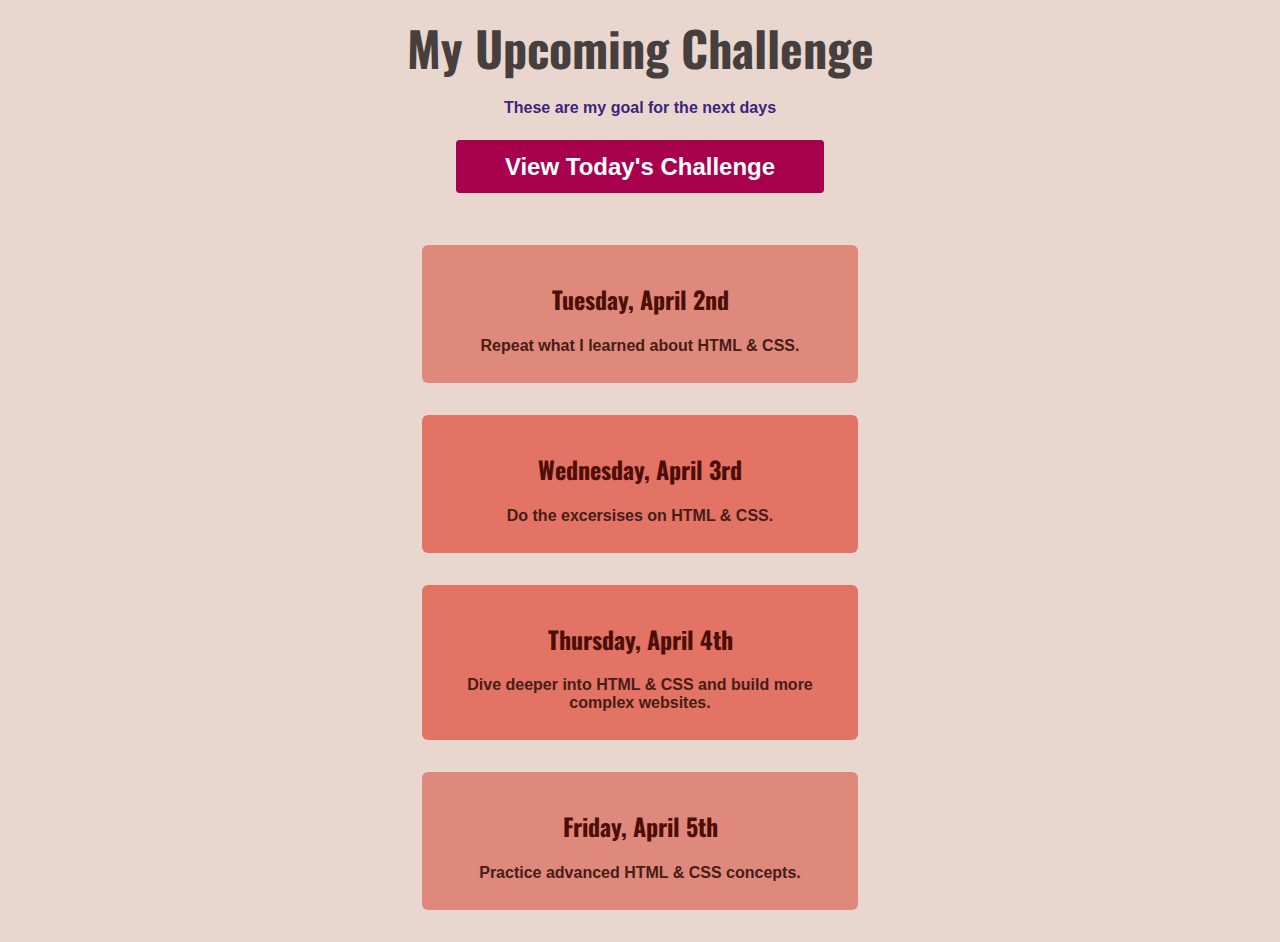
==== full-week.html @ d7f93645 "Add new files" ====
<!DOCTYPE html>
<html lang="en">
  <head>
    <meta charset="UTF-8" />
    <title>My Upcoming Challenges</title>
   
    <link rel="stylesheet" href="styles/shared.css" />
    <link rel="stylesheet" href="styles/full-week.css" />
    <link rel="preconnect" href="https://fonts.googleapis.com" />
    <link rel="preconnect" href="https://fonts.gstatic.com" crossorigin />
    <link
      href="https://fonts.googleapis.com/css2?family=Oswald:wght@700&display=swap"
      rel="stylesheet"
    />
  <body>
    <header>
      <h1>My Upcoming Challenge</h1>
      
      <p id="description">These are my goal for the next days</p>
    <a href="index.html">View Today's Challenge</a>
    
  </header>
    <main>
      <ol>
      <li>
        <h2>Tuesday, April 2nd</h2>
        <p>Repeat what I learned about HTML & CSS.</p>
      </li> 
      <li class="highlight-goal">
        <h2>Wednesday, April 3rd</h2>
      
        <p>Do the excersises on HTML & CSS.</p>
      </li>
      <li class="highlight-goal">
        <h2>Thursday, April 4th</h2>
        <p>Dive deeper into HTML & CSS and build more complex websites.</p>
      </li>
      <li>
        <h2>Friday, April 5th</h2>
        <p>Practice advanced HTML & CSS concepts.</p>
        </li>
      </ol>
      </main>
  </body>
</html>
---- styles/shared.css ----
body {
  text-align: center;
  background-color: rgb(233, 215, 207);
  
}
h1 {
  font-family: 'Oswald', sans-serif;
  text-align: center;
  color: rgb(108, 124, 36);
  font-weight: bold;
}
p {
  font-family: 'Fira Sans', sans-serif;
  text-align: center;
  color: rgb(62, 36, 124);
  font-weight: bold;
  
}
a {
  font-family: 'Fira Sans', sans-serif;
  color: red;
  text-decoration: none;
  font-weight: bold;
}
a:hover {
  text-decoration: underline;
}
#dailly-challenge{
  color: rgb(170, 96, 83);
  font-weight: bold;
  font-size: 52px;
}
---- styles/full-week.css ----
header {
  margin-bottom: 64px;

}


h1 {
  font-size: 48px;
  color: rgb(71, 62, 62);
  margin: 12px 0;
}
#description {
  margin-bottom: 36px;
}

/* header p {
  margin-bottom: 36px;
} */
a {
  padding: 12px 48px;
  background-color: rgb(167, 1, 78);
  color: white;
  border: 1px solid rgb(167, 1, 78);
  border-radius: 4px;
  font-size: 24px;
}
a:hover {
  background-color: rgb(180, 12, 90);
  text-decoration: none;
}

ol {
  list-style: none;
  width: 500px;
  margin: 36px auto 0 auto;
  padding: 0;
}

li {
  padding: 16px;
  background-color: rgb(223, 136, 124);
  border-radius: 6px;
  margin: 32px;
}

h2 {
  color: rgb(78, 13, 5);
  font-family: 'Oswald', sans-serif;
}

main p {
  margin: 12px;
  color: rgb(71, 29, 22);
}

.highlight-goal {
  background-color: rgb(226, 115, 101);
}
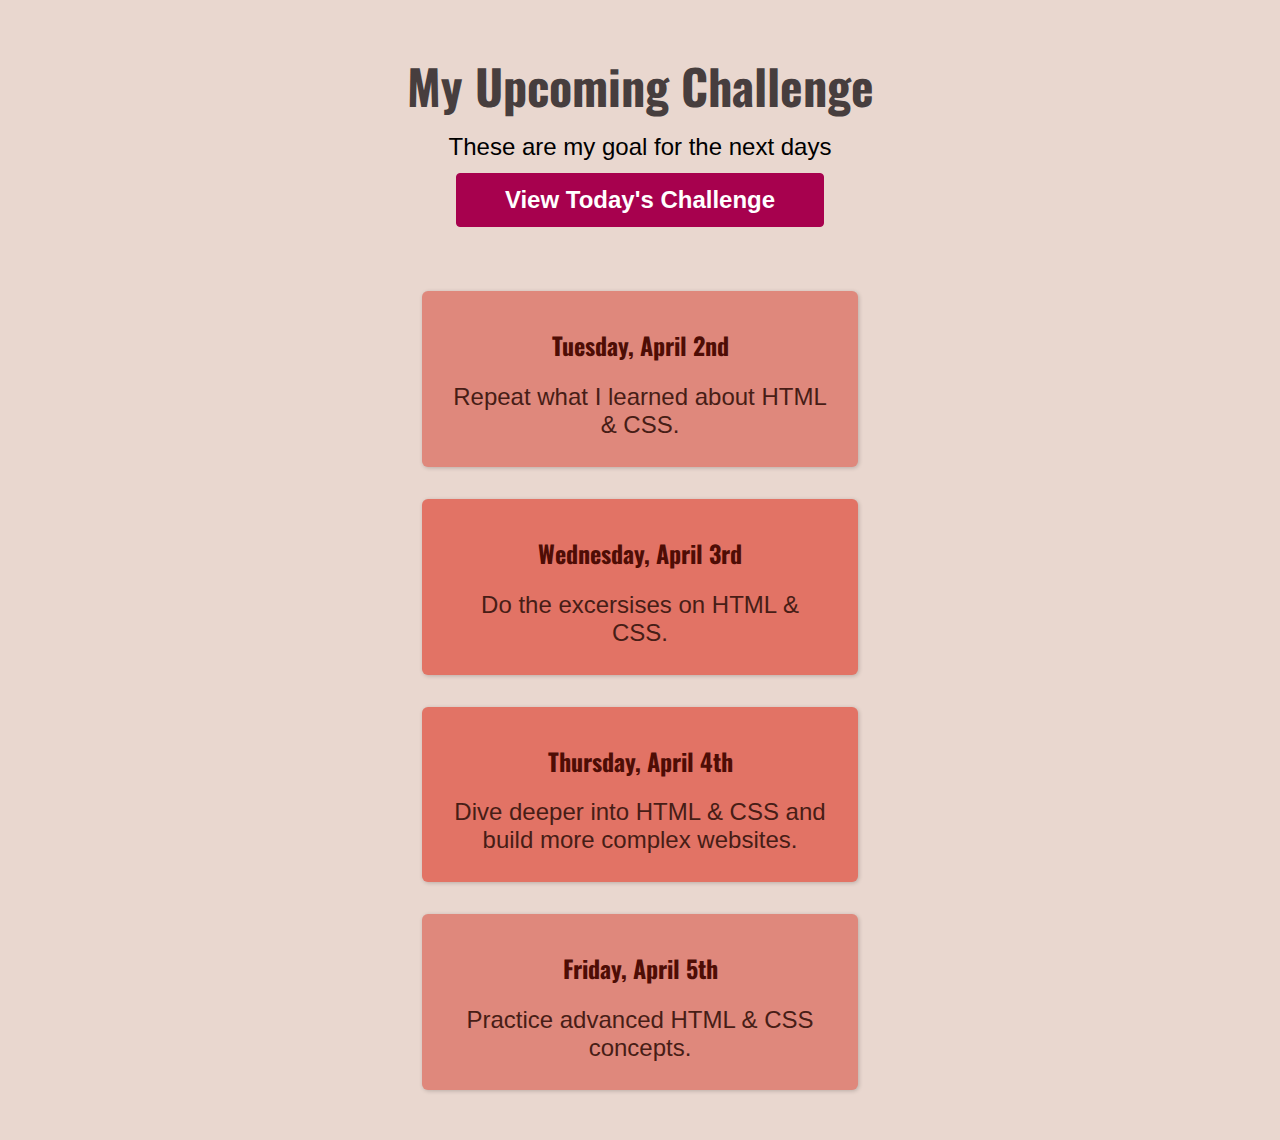
==== commit fdd5f861: "commit" ====
--- a/full-week.html
+++ b/full-week.html
@@ -8,6 +8,7 @@
     <link rel="stylesheet" href="styles/full-week.css" />
     <link rel="preconnect" href="https://fonts.googleapis.com" />
     <link rel="preconnect" href="https://fonts.gstatic.com" crossorigin />
+    <link rel="icon" href="images/favicon.ico" type="image/x-icon">
     <link
       href="https://fonts.googleapis.com/css2?family=Oswald:wght@700&display=swap"
       rel="stylesheet"
--- a/styles/shared.css
+++ b/styles/shared.css
@@ -1,7 +1,7 @@
 body {
   text-align: center;
   background-color: rgb(233, 215, 207);
-  
+  margin: 50px;
 }
 h1 {
   font-family: 'Oswald', sans-serif;
@@ -11,10 +11,7 @@
 }
 p {
   font-family: 'Fira Sans', sans-serif;
-  text-align: center;
-  color: rgb(62, 36, 124);
-  font-weight: bold;
-  
+  font-size: 24px;
 }
 a {
   font-family: 'Fira Sans', sans-serif;
@@ -25,7 +22,7 @@
 a:hover {
   text-decoration: underline;
 }
-#dailly-challenge{
+#dailly-challenge {
   color: rgb(170, 96, 83);
   font-weight: bold;
   font-size: 52px;
--- a/styles/full-week.css
+++ b/styles/full-week.css
@@ -1,16 +1,14 @@
 header {
   margin-bottom: 64px;
-
 }
-
 
 h1 {
   font-size: 48px;
   color: rgb(71, 62, 62);
-  margin: 12px 0;
+  margin: 0;
 }
 #description {
-  margin-bottom: 36px;
+  margin: 12px;
 }
 
 /* header p {
@@ -23,6 +21,8 @@
   border: 1px solid rgb(167, 1, 78);
   border-radius: 4px;
   font-size: 24px;
+  display: inline-block;
+  margin: 0;
 }
 a:hover {
   background-color: rgb(180, 12, 90);
@@ -38,6 +38,7 @@
 
 li {
   padding: 16px;
+  box-shadow: 1px 1px 4px rgb(0, 0, 0, 0.2);
   background-color: rgb(223, 136, 124);
   border-radius: 6px;
   margin: 32px;
@@ -55,4 +56,4 @@
 
 .highlight-goal {
   background-color: rgb(226, 115, 101);
-}+}
